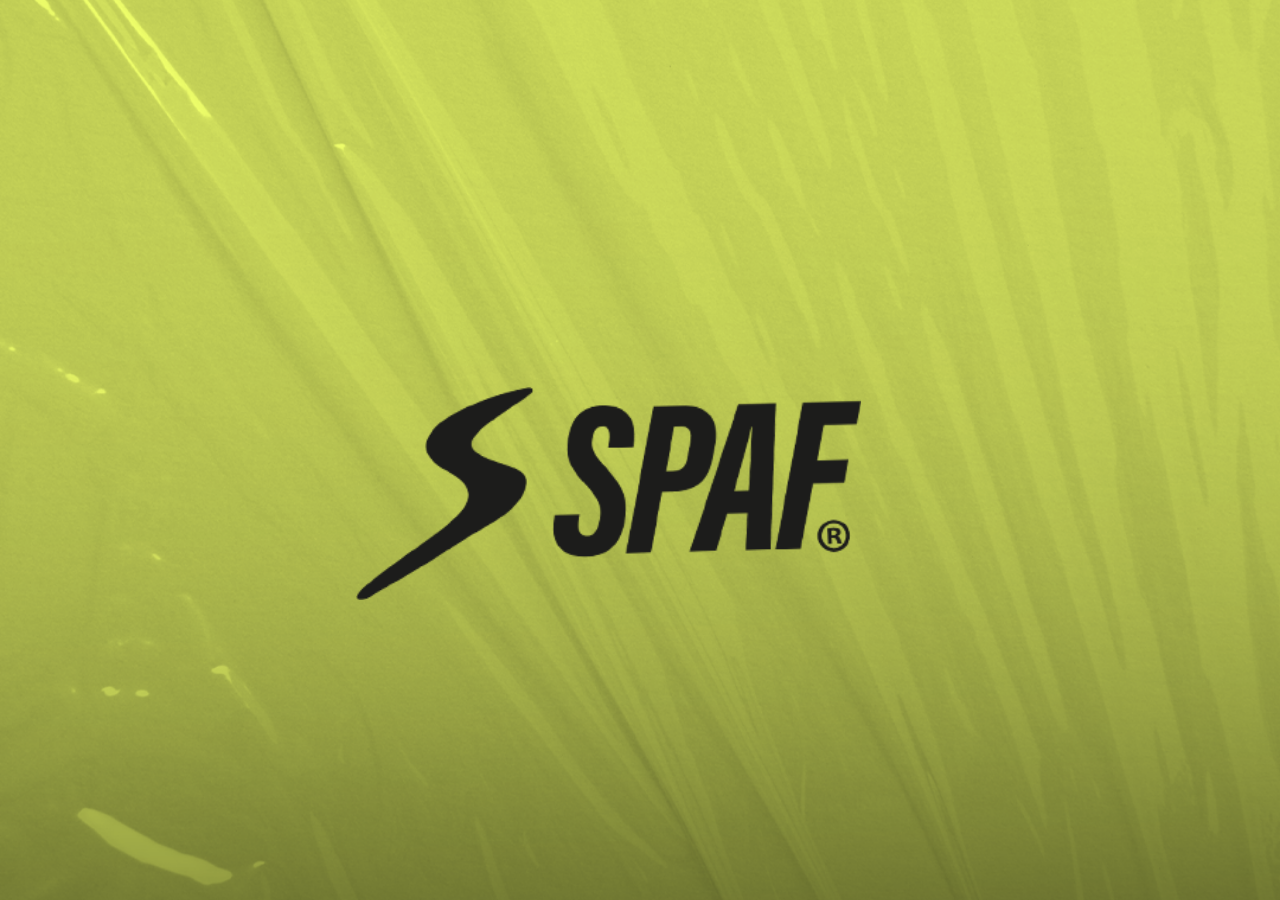
==== ubicacion.html @ 2f2eb10e "enlaces spaf inicio" ====
<!DOCTYPE html>
<html lang="en">

<head>
    <meta charset="UTF-8">
    <meta name="viewport" content="width=device-width, initial-scale=1.0">
    <link rel="stylesheet" href="./css/style.css">
    <title>Document</title>
</head>

<body>
    <div class="logo">
        <img src="./assets/img/NEW SPAF.png" alt="" class="logo-spaf">
    </div>
    <div class="ubicacion">
    <iframe
        src="https://www.google.com/maps/embed?pb=!1m18!1m12!1m3!1d312.85562187816237!2d-58.83654879126774!3d-27.48303821078846!2m3!1f0!2f0!3f0!3m2!1i1024!2i768!4f13.1!3m3!1m2!1s0x94456ca5a2aaf667%3A0xdf1854f9dc7524e!2sSpaf%20Indumentaria!5e0!3m2!1ses-419!2sar!4v1697459639700!5m2!1ses-419!2sar"
        width="200" height="150" style="border:0;" allowfullscreen="" loading="lazy"
        referrerpolicy="no-referrer-when-downgrade"></iframe>
    </div>
</body>

</html>
---- css/style.css ----
body{
    background-image: url(../assets/img/FONDO.png);
    background-size: cover;
    background-repeat: no-repeat;
    background-position: center;
}

.logo{
    text-align: center;
}

.logo-spaf{
    margin-top: 30%;
    width: 40%;
    margin-right: 5%;
}

.enlaces{
    text-align: center;
    margin-top:20%;
    margin-bottom: 35%;
}

.enlaces-list{
    text-align: center;
}

.item-img-wpp{
    width: 90%;
    margin: 5%;
}

.item-img-ig{
    width: 65%;
    margin: 5%;
}

.item-img-fb{
    width: 65%;
    margin: 5%;
}

.item-img-web{
    width: 40%;
    margin: 5%;
}

.item-img-ubi{
    width: 65%;
    margin: 5%;
}

.ubicacion{
    text-align: center;
    margin-top: 10%;
    margin-right: 5%;
}
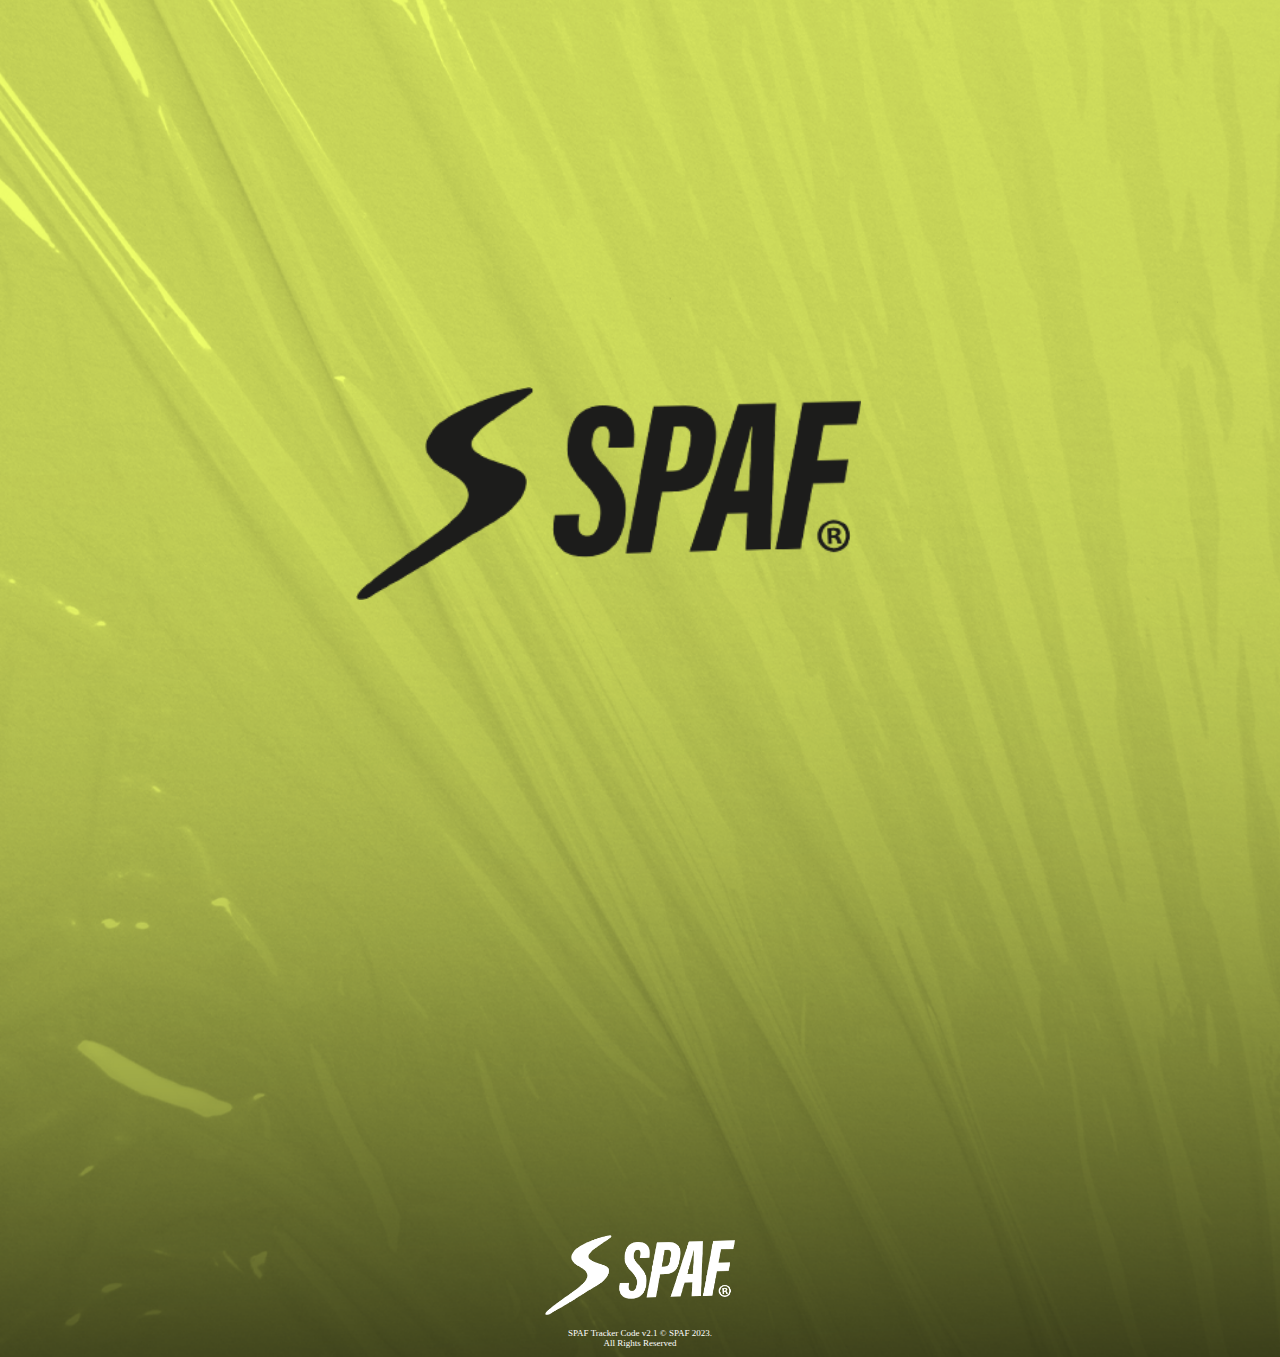
==== commit c48ec11d: "maps & favicon" ====
--- a/ubicacion.html
+++ b/ubicacion.html
@@ -5,6 +5,7 @@
     <meta charset="UTF-8">
     <meta name="viewport" content="width=device-width, initial-scale=1.0">
     <link rel="stylesheet" href="./css/style.css">
+    <link rel="shortcut icon" href="./assets/favicon/FAVICOM.png" type="image/x-icon">
     <title>Document</title>
 </head>
 
@@ -15,9 +16,15 @@
     <div class="ubicacion">
     <iframe
         src="https://www.google.com/maps/embed?pb=!1m18!1m12!1m3!1d312.85562187816237!2d-58.83654879126774!3d-27.48303821078846!2m3!1f0!2f0!3f0!3m2!1i1024!2i768!4f13.1!3m3!1m2!1s0x94456ca5a2aaf667%3A0xdf1854f9dc7524e!2sSpaf%20Indumentaria!5e0!3m2!1ses-419!2sar!4v1697459639700!5m2!1ses-419!2sar"
-        width="200" height="150" style="border:0;" allowfullscreen="" loading="lazy"
+        width="260" height="450" style="border:0;" allowfullscreen="" loading="lazy"
         referrerpolicy="no-referrer-when-downgrade"></iframe>
     </div>
 </body>
+<footer>
+    <div class="foot">
+        <img src="./assets/img/NEW SPAF.png" alt="logo-spaf" class="logo-footer">
+    </div>
+    <p class="version">SPAF Tracker Code v2.1 &copy; SPAF 2023. <br /> All Rights Reserved</p>
+</footer>
 
 </html>--- a/css/style.css
+++ b/css/style.css
@@ -17,8 +17,9 @@
 
 .enlaces{
     text-align: center;
-    margin-top:20%;
-    margin-bottom: 35%;
+    margin-top:10%;
+    margin-bottom: 11%;
+    margin-right: 15%;
 }
 
 .enlaces-list{
@@ -52,6 +53,22 @@
 
 .ubicacion{
     text-align: center;
-    margin-top: 10%;
+    margin-top: 4%;
     margin-right: 5%;
+    margin-bottom: 10%;
+}
+
+.foot{
+    text-align: center;
+}
+
+.logo-footer{
+    width: 15%;
+    filter: brightness(10);
+}
+
+.version{
+    color: white;
+    text-align: center;
+    font-size: 9px;
 }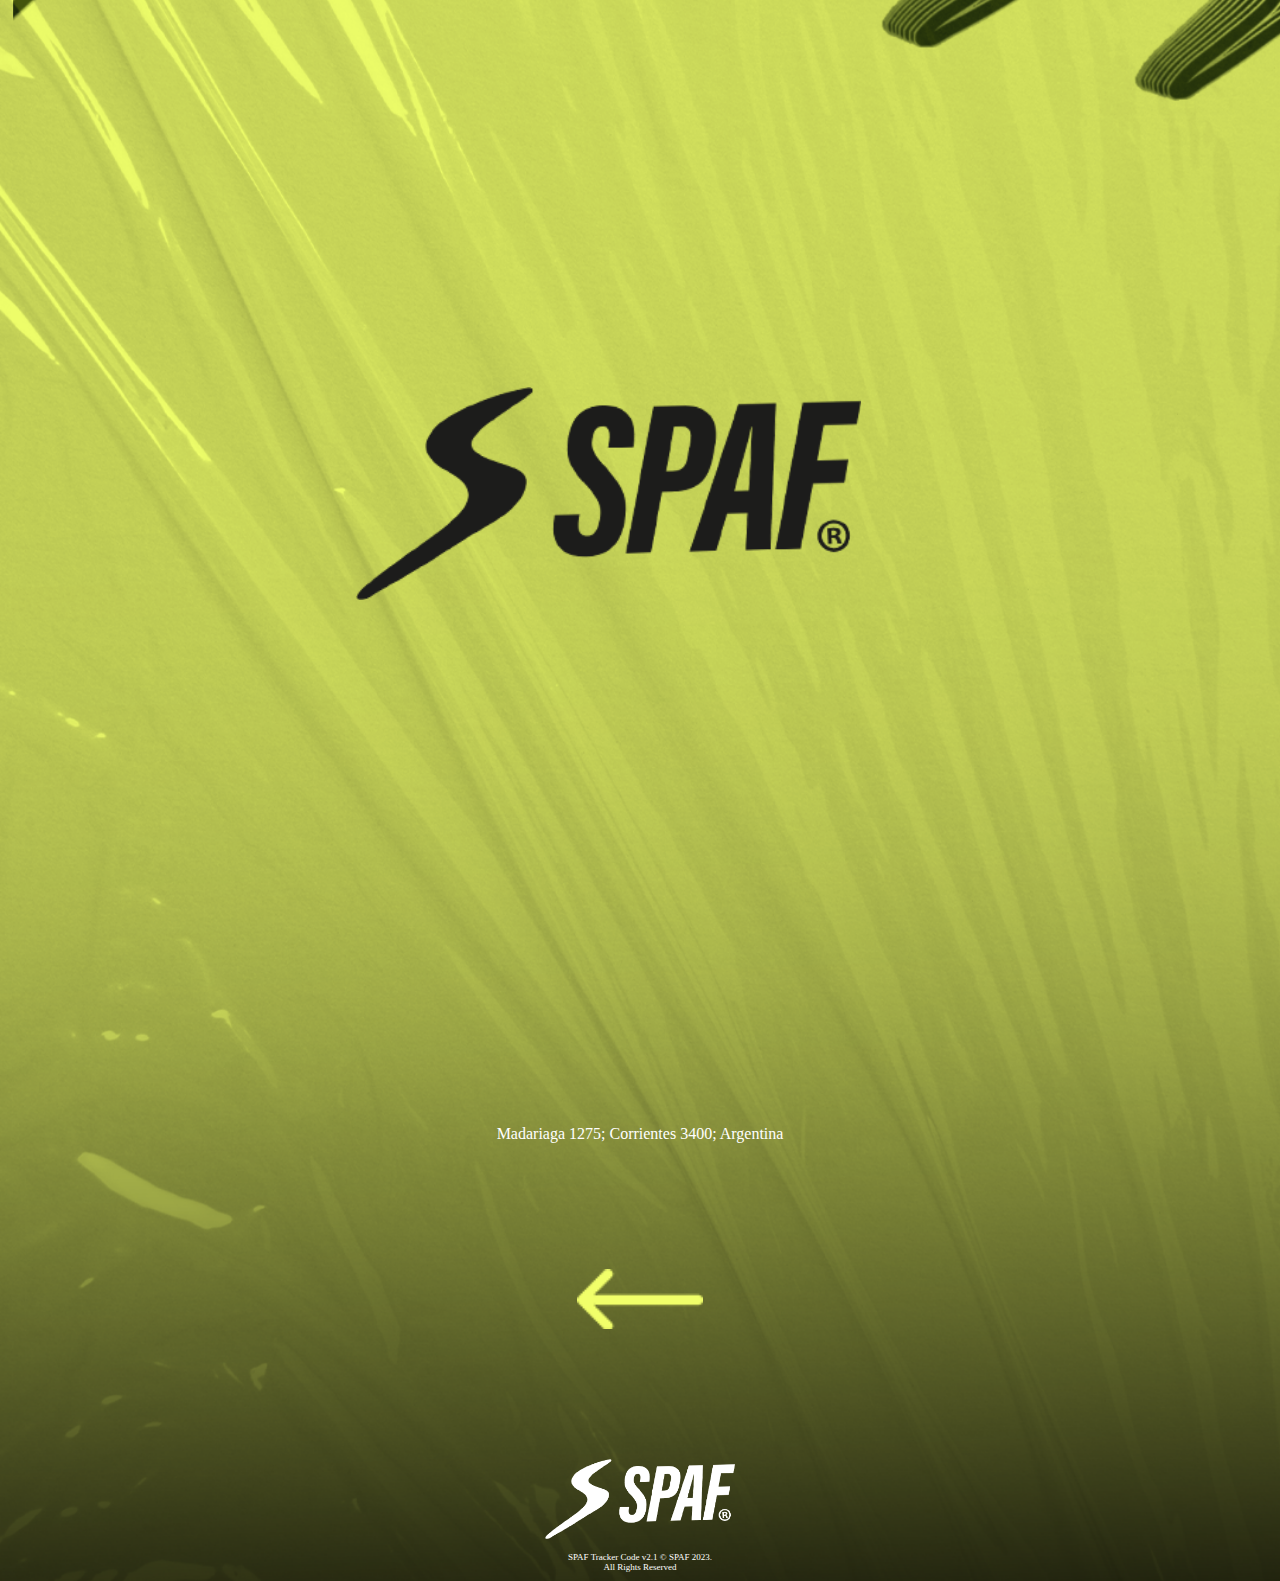
==== commit ee442803: "correcciones ubi" ====
--- a/ubicacion.html
+++ b/ubicacion.html
@@ -19,6 +19,10 @@
         width="260" height="450" style="border:0;" allowfullscreen="" loading="lazy"
         referrerpolicy="no-referrer-when-downgrade"></iframe>
     </div>
+    <p class="direc">Madariaga 1275; Corrientes 3400; Argentina</p>
+    <div class="back">
+        <a href="./index.html"><img src="./assets/img/flecha-hacia-abajo.png" alt="" class="flecha"></a>
+    </div>
 </body>
 <footer>
     <div class="foot">
--- a/css/style.css
+++ b/css/style.css
@@ -54,7 +54,20 @@
 .ubicacion{
     text-align: center;
     margin-top: 4%;
-    margin-right: 5%;
+}
+
+.direc{
+    color: white;
+    text-align: center;
+    margin-bottom: 10%;
+}
+
+.back{
+    text-align: center;
+}
+
+.flecha{
+    width: 10%;
     margin-bottom: 10%;
 }
 
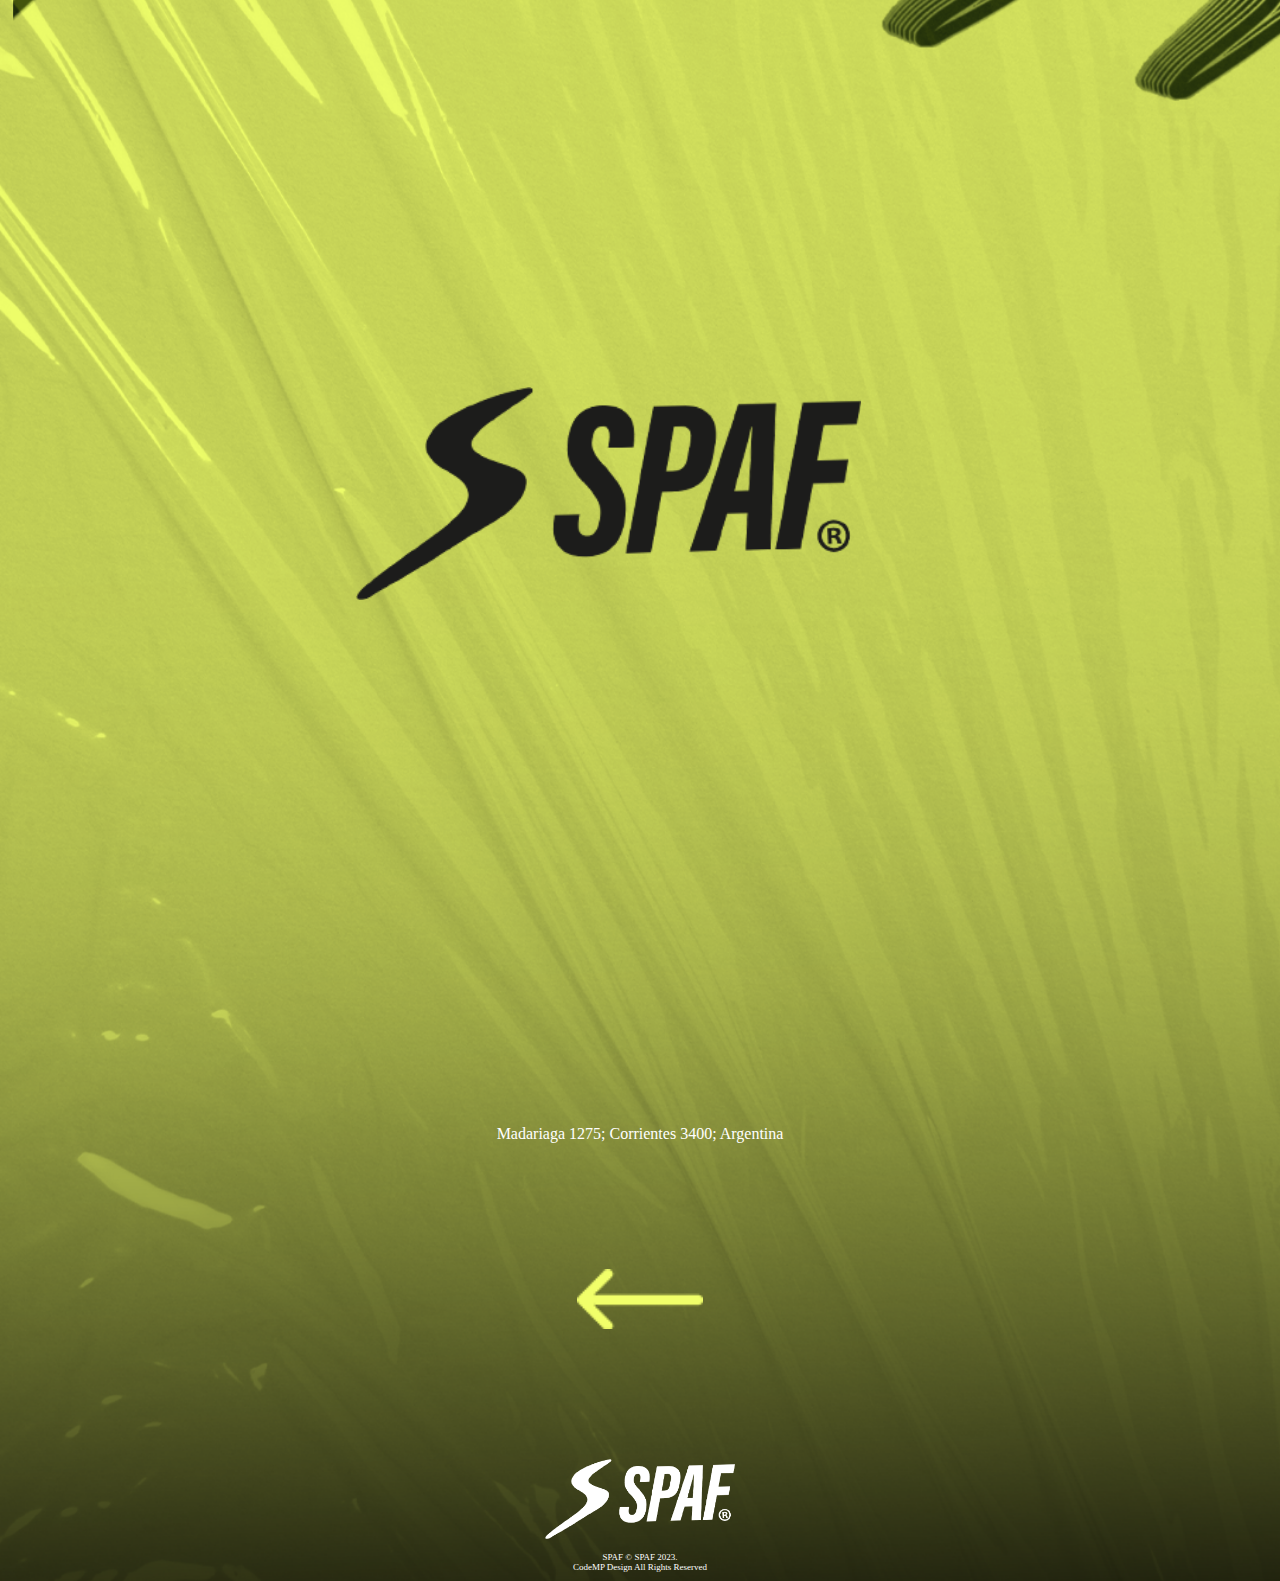
==== commit 59a541e8: "footer" ====
--- a/ubicacion.html
+++ b/ubicacion.html
@@ -28,7 +28,7 @@
     <div class="foot">
         <img src="./assets/img/NEW SPAF.png" alt="logo-spaf" class="logo-footer">
     </div>
-    <p class="version">SPAF Tracker Code v2.1 &copy; SPAF 2023. <br /> All Rights Reserved</p>
+    <p class="version">SPAF &copy; SPAF 2023. <br /> CodeMP Design All Rights Reserved</p>
 </footer>
 
 </html>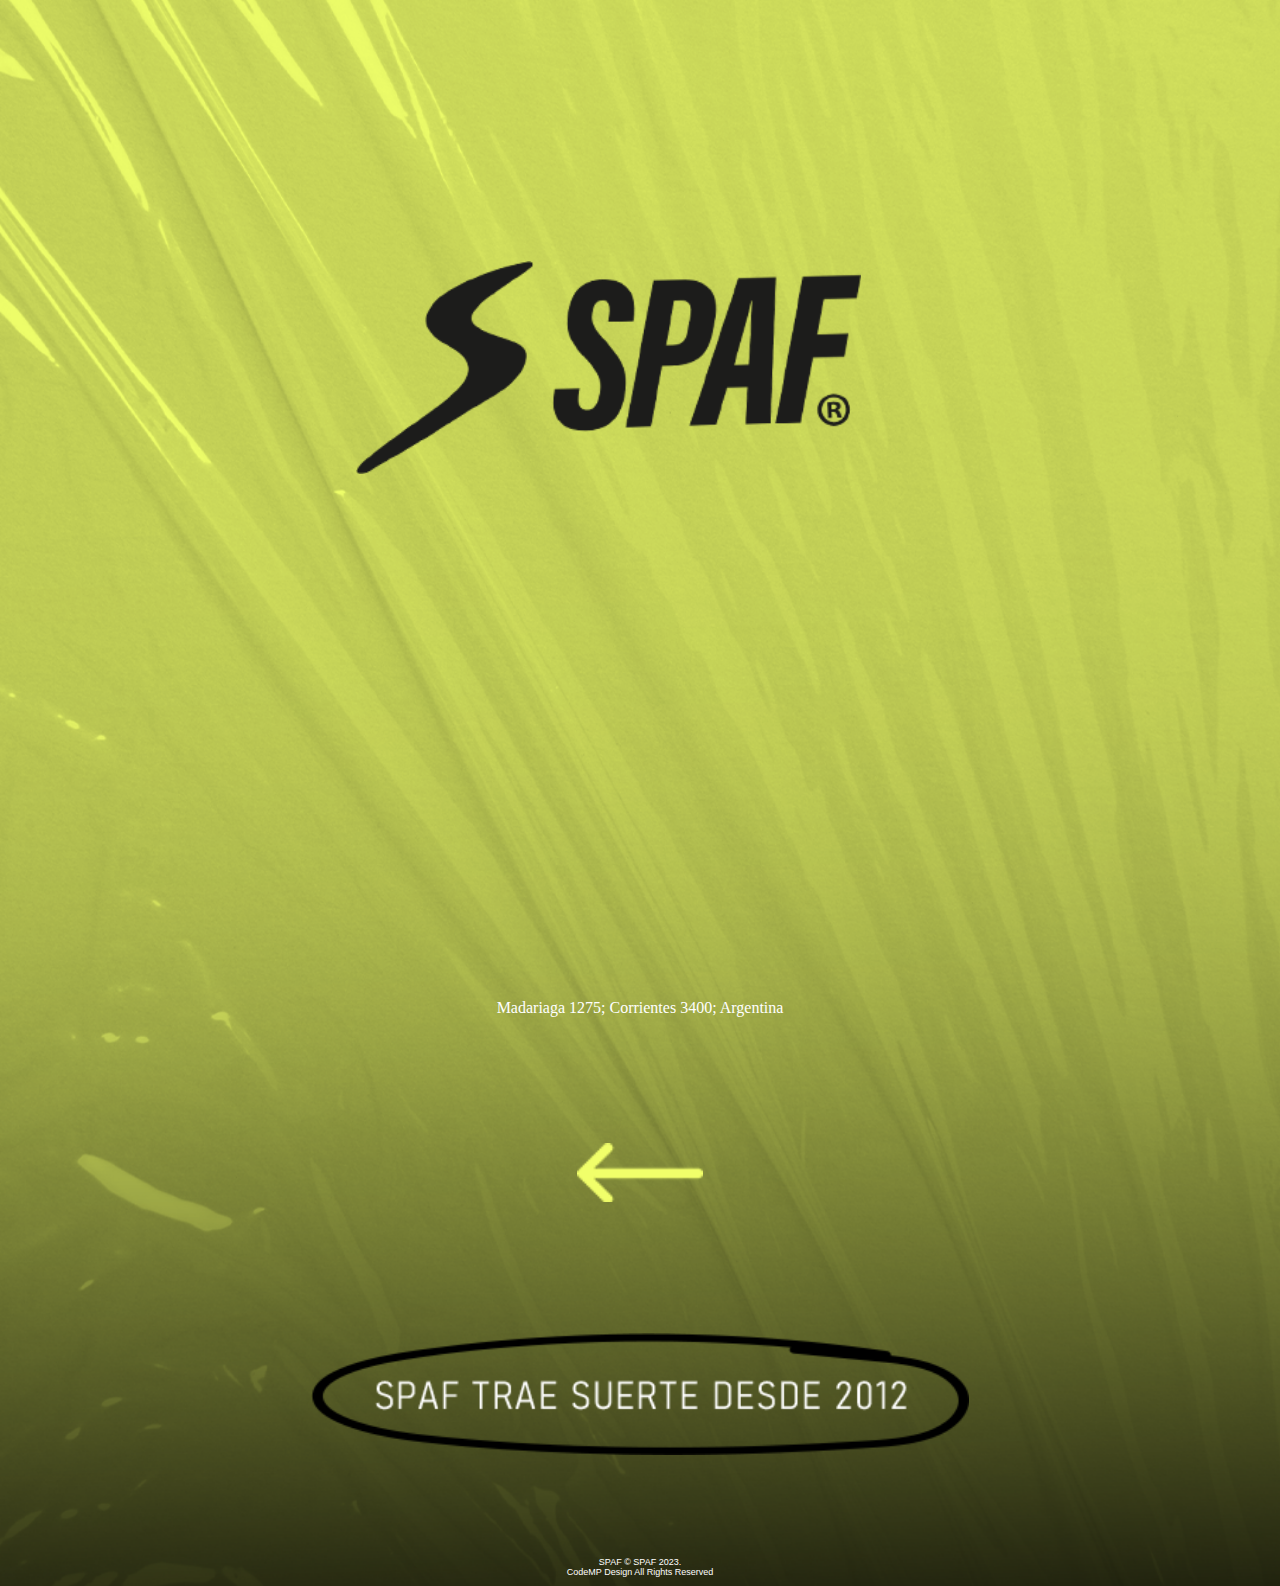
==== commit 5525acbd: "margenes" ====
--- a/ubicacion.html
+++ b/ubicacion.html
@@ -26,7 +26,7 @@
 </body>
 <footer>
     <div class="foot">
-        <img src="./assets/img/NEW SPAF.png" alt="logo-spaf" class="logo-footer">
+        <img src="./assets/img/SPAF TRAE SUERTE DESDE 2012.png" alt="" class="suerte">
     </div>
     <p class="version">SPAF &copy; SPAF 2023. <br /> CodeMP Design All Rights Reserved</p>
 </footer>
--- a/css/style.css
+++ b/css/style.css
@@ -1,5 +1,5 @@
 body{
-    background-image: url(../assets/img/FONDO.png);
+    background-image: url(../assets/img/FONDO2.png);
     background-size: cover;
     background-repeat: no-repeat;
     background-position: center;
@@ -10,45 +10,36 @@
 }
 
 .logo-spaf{
-    margin-top: 30%;
+    margin-top: 20%;
     width: 40%;
     margin-right: 5%;
 }
 
+.leyenda{
+    text-align: center;
+}
+
+.subtitulo{
+    width: 45%;
+    margin-top: 4%;
+}
+
 .enlaces{
     text-align: center;
-    margin-top:10%;
-    margin-bottom: 11%;
+    margin-top:5%;
     margin-right: 15%;
+    margin-bottom: 20%;
 }
 
 .enlaces-list{
     text-align: center;
+    display: grid;
+    gap: 4%;
+    
 }
 
-.item-img-wpp{
-    width: 90%;
-    margin: 5%;
-}
-
-.item-img-ig{
-    width: 65%;
-    margin: 5%;
-}
-
-.item-img-fb{
-    width: 65%;
-    margin: 5%;
-}
-
-.item-img-web{
-    width: 40%;
-    margin: 5%;
-}
-
-.item-img-ubi{
-    width: 65%;
-    margin: 5%;
+.item-img{
+    width: 80%;
 }
 
 .ubicacion{
@@ -76,11 +67,17 @@
 }
 
 .logo-footer{
-    width: 15%;
+    width: 65%;
     filter: brightness(10);
 }
 
+.suerte{
+    width: 52%;
+    margin-bottom: 7%;
+}
+
 .version{
+    font-family: sans-serif;
     color: white;
     text-align: center;
     font-size: 9px;
